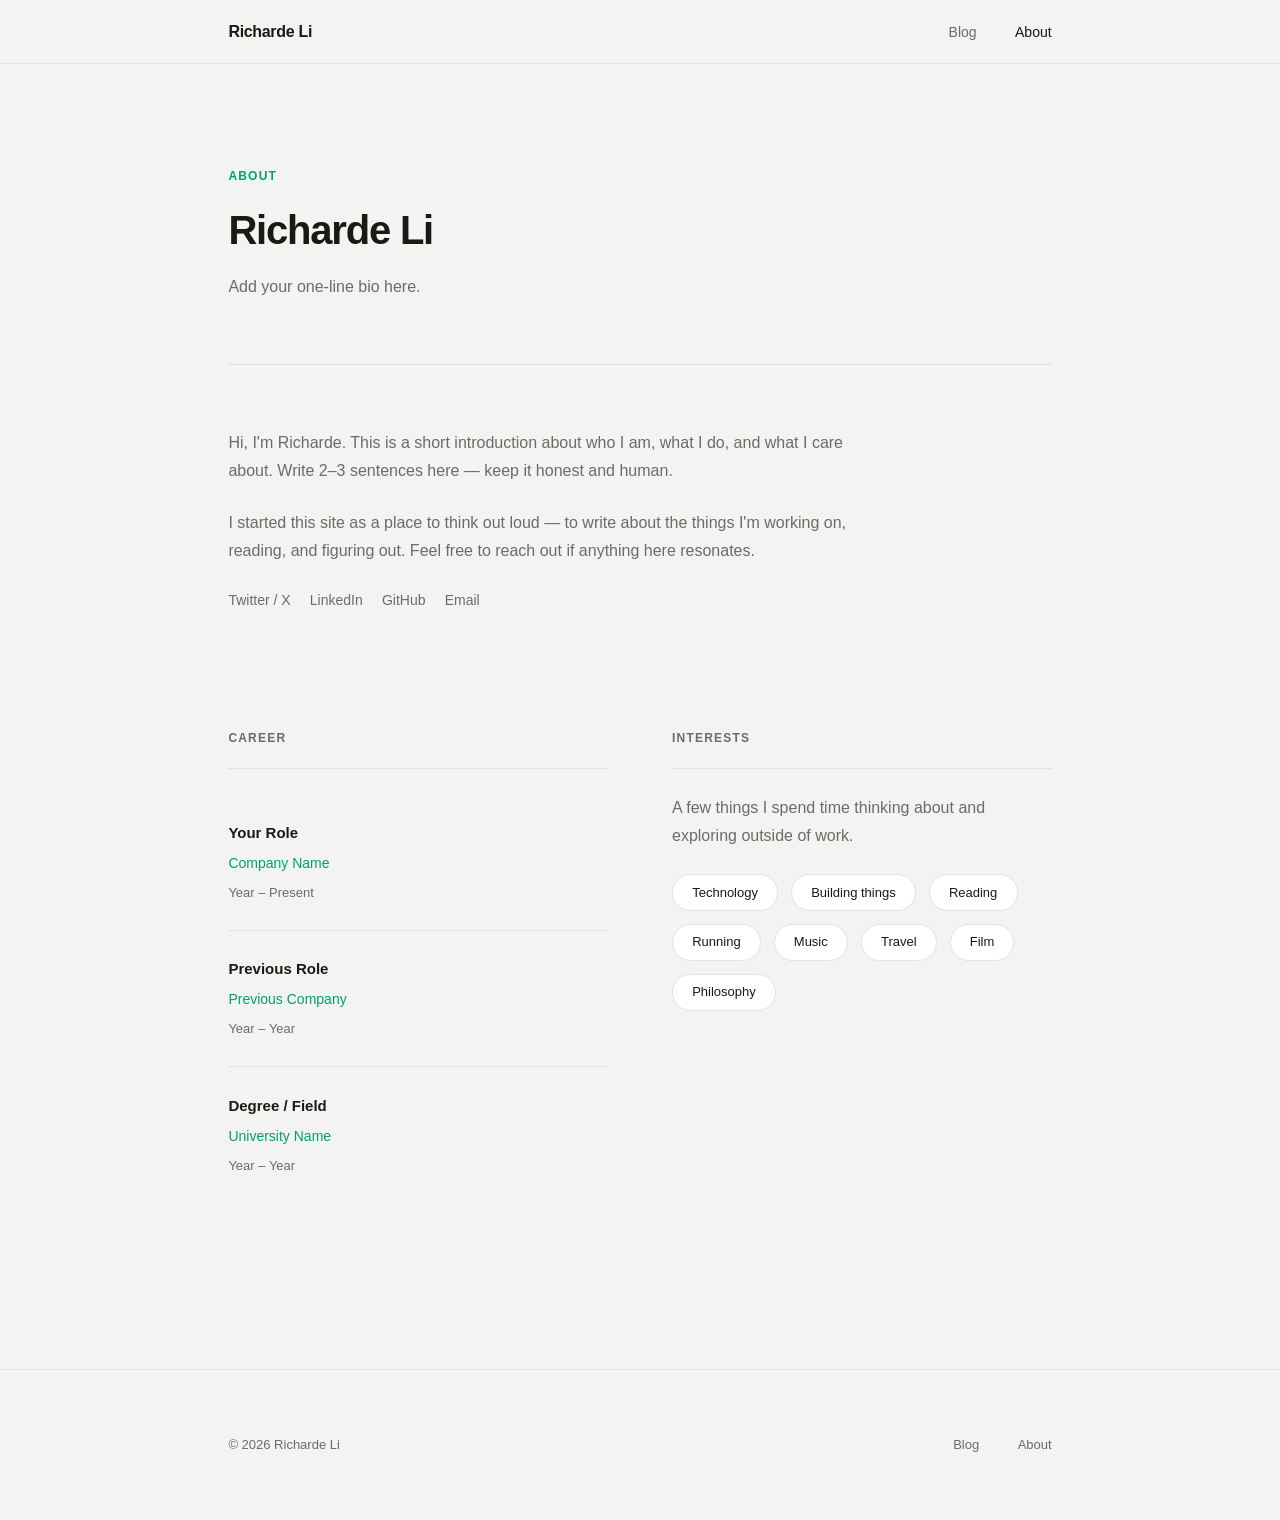
==== about.html @ c3595128 "init" ====
<!DOCTYPE html>
<html lang="en">
<head>
  <meta charset="UTF-8" />
  <meta name="viewport" content="width=device-width, initial-scale=1.0" />
  <title>About — Richarde Li</title>
  <meta name="description" content="About Richarde Li." />
  <link rel="stylesheet" href="css/style.css" />
</head>
<body>

  <!-- Navigation -->
  <nav class="nav">
    <div class="nav-inner">
      <a href="index.html" class="nav-logo">Richarde Li</a>
      <ul class="nav-links">
        <li><a href="blog.html">Blog</a></li>
        <li><a href="about.html">About</a></li>
      </ul>
      <button class="nav-hamburger" aria-label="Toggle menu" aria-expanded="false">
        <svg width="20" height="20" viewBox="0 0 20 20" fill="none" stroke="currentColor" stroke-width="1.5">
          <line x1="2" y1="5"  x2="18" y2="5" />
          <line x1="2" y1="10" x2="18" y2="10" />
          <line x1="2" y1="15" x2="18" y2="15" />
        </svg>
      </button>
    </div>
  </nav>

  <main>
    <div class="container">

      <!-- Page Header -->
      <div class="page-header">
        <p class="page-header-label">About</p>
        <h1 class="page-header-title">Richarde Li</h1>
        <p class="page-header-sub">
          <!-- Add a one-line bio here — e.g., "Software engineer. Based in London." -->
          Add your one-line bio here.
        </p>
      </div>

      <!-- Bio -->
      <div style="max-width: 620px; margin-bottom: 3.2rem;">
        <p class="about-text">
          <!-- Edit this paragraph to be your own intro -->
          Hi, I'm Richarde. This is a short introduction about who I am, what I do,
          and what I care about. Write 2–3 sentences here — keep it honest and human.
        </p>
        <p class="about-text">
          I started this site as a place to think out loud — to write about the things
          I'm working on, reading, and figuring out. Feel free to reach out if anything
          here resonates.
        </p>

        <!-- Social / contact links -->
        <div class="social-links">
          <!-- Uncomment and edit the links you want to show -->
          <!--
          <a href="https://twitter.com/yourhandle" class="social-link" target="_blank" rel="noopener">
            Twitter / X
          </a>
          <a href="https://linkedin.com/in/yourprofile" class="social-link" target="_blank" rel="noopener">
            LinkedIn
          </a>
          <a href="https://github.com/yourusername" class="social-link" target="_blank" rel="noopener">
            GitHub
          </a>
          <a href="mailto:you@email.com" class="social-link">
            Email
          </a>
          -->
          <a href="#" class="social-link">Twitter / X</a>
          <a href="#" class="social-link">LinkedIn</a>
          <a href="#" class="social-link">GitHub</a>
          <a href="#" class="social-link">Email</a>
        </div>
      </div>

      <!-- Two-column grid: Career + Interests -->
      <div class="about-grid">

        <!-- Career -->
        <div>
          <h2 class="about-section-title">Career</h2>

          <!-- Edit these items with your real experience -->
          <div class="career-item">
            <p class="career-role">Your Role</p>
            <p class="career-company">Company Name</p>
            <p class="career-period">Year – Present</p>
          </div>

          <div class="career-item">
            <p class="career-role">Previous Role</p>
            <p class="career-company">Previous Company</p>
            <p class="career-period">Year – Year</p>
          </div>

          <div class="career-item">
            <p class="career-role">Degree / Field</p>
            <p class="career-company">University Name</p>
            <p class="career-period">Year – Year</p>
          </div>
        </div>

        <!-- Interests -->
        <div>
          <h2 class="about-section-title">Interests</h2>
          <p class="about-text">
            A few things I spend time thinking about and exploring outside of work.
          </p>

          <!-- Edit these tags with your real interests -->
          <div class="interests-list">
            <span class="interest-tag">Technology</span>
            <span class="interest-tag">Building things</span>
            <span class="interest-tag">Reading</span>
            <span class="interest-tag">Running</span>
            <span class="interest-tag">Music</span>
            <span class="interest-tag">Travel</span>
            <span class="interest-tag">Film</span>
            <span class="interest-tag">Philosophy</span>
          </div>
        </div>

      </div>

    </div>
  </main>

  <!-- Footer -->
  <footer class="footer">
    <div class="footer-inner">
      <span class="footer-copy">&copy; 2026 Richarde Li</span>
      <nav class="footer-links">
        <a href="blog.html">Blog</a>
        <a href="about.html">About</a>
      </nav>
    </div>
  </footer>

  <script src="js/main.js"></script>
</body>
</html>
---- css/style.css ----
/* =========================================
   RICHARDE LI — Design System
   Inspired by Sequoia Capital's minimal aesthetic
   ========================================= */

/* --- Variables --- */
:root {
  --bg: #f3f3f2;
  --fg: #1b1916;
  --fg-muted: #6b6b68;
  --accent: #00a071;
  --accent-dark: #007354;
  --border: #e2e2df;
  --white: #ffffff;

  --font: -apple-system, BlinkMacSystemFont, "Segoe UI", Helvetica, Arial, sans-serif;
  --font-serif: Georgia, "Times New Roman", serif;

  --max-width: 900px;
  --nav-height: 64px;

  --space-1: 0.4rem;
  --space-2: 0.8rem;
  --space-3: 1.2rem;
  --space-4: 1.6rem;
  --space-5: 2.4rem;
  --space-6: 4rem;
  --space-7: 6.4rem;
  --space-8: 9.6rem;
}

/* --- Reset --- */
*, *::before, *::after {
  box-sizing: border-box;
  margin: 0;
  padding: 0;
}

html {
  font-size: 16px;
  scroll-behavior: smooth;
}

body {
  background: var(--bg);
  color: var(--fg);
  font-family: var(--font);
  font-size: 1rem;
  line-height: 1.7;
  -webkit-font-smoothing: antialiased;
}

a {
  color: inherit;
  text-decoration: none;
}

img {
  display: block;
  max-width: 100%;
}

ul, ol {
  list-style: none;
}

/* --- Layout --- */
.container {
  max-width: var(--max-width);
  margin: 0 auto;
  padding: 0 var(--space-5);
}

/* --- Navigation --- */
.nav {
  position: sticky;
  top: 0;
  z-index: 100;
  background: var(--bg);
  border-bottom: 1px solid var(--border);
  height: var(--nav-height);
}

.nav-inner {
  max-width: var(--max-width);
  margin: 0 auto;
  padding: 0 var(--space-5);
  height: 100%;
  display: flex;
  align-items: center;
  justify-content: space-between;
}

.nav-logo {
  font-size: 1rem;
  font-weight: 600;
  letter-spacing: -0.02em;
  color: var(--fg);
  transition: color 0.2s;
}

.nav-logo:hover {
  color: var(--accent);
}

.nav-links {
  display: flex;
  align-items: center;
  gap: var(--space-5);
}

.nav-links a {
  font-size: 0.875rem;
  color: var(--fg-muted);
  transition: color 0.2s;
  font-weight: 500;
}

.nav-links a:hover,
.nav-links a.active {
  color: var(--fg);
}

.nav-hamburger {
  display: none;
  background: none;
  border: none;
  cursor: pointer;
  padding: var(--space-2);
  color: var(--fg);
}

/* Mobile nav */
@media (max-width: 600px) {
  .nav-links {
    display: none;
    position: absolute;
    top: var(--nav-height);
    left: 0;
    right: 0;
    background: var(--bg);
    border-bottom: 1px solid var(--border);
    flex-direction: column;
    align-items: flex-start;
    padding: var(--space-4) var(--space-5);
    gap: var(--space-4);
  }

  .nav-links.open {
    display: flex;
  }

  .nav-hamburger {
    display: block;
  }
}

/* --- Hero --- */
.hero {
  padding: var(--space-8) 0 var(--space-7);
}

.hero-label {
  font-size: 0.75rem;
  font-weight: 600;
  letter-spacing: 0.1em;
  text-transform: uppercase;
  color: var(--accent);
  margin-bottom: var(--space-4);
}

.hero-headline {
  font-size: clamp(2.2rem, 5vw, 3.6rem);
  font-weight: 700;
  letter-spacing: -0.03em;
  line-height: 1.15;
  color: var(--fg);
  max-width: 680px;
  margin-bottom: var(--space-5);
}

.hero-sub {
  font-size: 1.125rem;
  color: var(--fg-muted);
  max-width: 520px;
  line-height: 1.6;
}

/* --- Section --- */
.section {
  padding: var(--space-7) 0;
}

.section-header {
  display: flex;
  align-items: baseline;
  justify-content: space-between;
  margin-bottom: var(--space-5);
  padding-bottom: var(--space-3);
  border-bottom: 1px solid var(--border);
}

.section-title {
  font-size: 0.75rem;
  font-weight: 600;
  letter-spacing: 0.1em;
  text-transform: uppercase;
  color: var(--fg-muted);
}

.section-link {
  font-size: 0.8125rem;
  color: var(--accent);
  font-weight: 500;
  transition: color 0.2s;
}

.section-link:hover {
  color: var(--accent-dark);
}

/* --- Post Cards --- */
.post-grid {
  display: grid;
  grid-template-columns: repeat(auto-fill, minmax(260px, 1fr));
  gap: var(--space-4);
}

.post-card {
  background: var(--white);
  border: 1px solid var(--border);
  border-radius: 8px;
  padding: var(--space-5);
  transition: transform 0.2s, box-shadow 0.2s;
  display: flex;
  flex-direction: column;
  gap: var(--space-3);
}

.post-card:hover {
  transform: translateY(-2px);
  box-shadow: 0 8px 24px rgba(0,0,0,0.07);
}

.post-card-date {
  font-size: 0.75rem;
  color: var(--fg-muted);
  font-weight: 500;
  letter-spacing: 0.04em;
}

.post-card-title {
  font-size: 1.0625rem;
  font-weight: 600;
  letter-spacing: -0.01em;
  line-height: 1.35;
  color: var(--fg);
  transition: color 0.2s;
}

.post-card:hover .post-card-title {
  color: var(--accent);
}

.post-card-excerpt {
  font-size: 0.875rem;
  color: var(--fg-muted);
  line-height: 1.6;
  flex: 1;
}

.post-card-tag {
  display: inline-block;
  font-size: 0.6875rem;
  font-weight: 600;
  letter-spacing: 0.06em;
  text-transform: uppercase;
  color: var(--accent);
  background: rgba(0, 160, 113, 0.08);
  border-radius: 4px;
  padding: 2px 8px;
  margin-top: auto;
  align-self: flex-start;
}

/* --- Post List (blog page) --- */
.post-list {
  display: flex;
  flex-direction: column;
}

.post-list-item {
  display: grid;
  grid-template-columns: 120px 1fr;
  gap: var(--space-5);
  padding: var(--space-5) 0;
  border-bottom: 1px solid var(--border);
  align-items: start;
  transition: opacity 0.2s;
}

.post-list-item:first-child {
  border-top: 1px solid var(--border);
}

.post-list-item:hover {
  opacity: 0.75;
}

.post-list-date {
  font-size: 0.8125rem;
  color: var(--fg-muted);
  padding-top: 3px;
}

.post-list-title {
  font-size: 1.0625rem;
  font-weight: 600;
  letter-spacing: -0.01em;
  color: var(--fg);
  margin-bottom: var(--space-2);
}

.post-list-excerpt {
  font-size: 0.875rem;
  color: var(--fg-muted);
  line-height: 1.6;
}

@media (max-width: 500px) {
  .post-list-item {
    grid-template-columns: 1fr;
    gap: var(--space-2);
  }
}

/* --- Article / Post --- */
.article-header {
  padding: var(--space-7) 0 var(--space-6);
  max-width: 680px;
}

.article-meta {
  display: flex;
  align-items: center;
  gap: var(--space-3);
  margin-bottom: var(--space-5);
}

.article-date {
  font-size: 0.8125rem;
  color: var(--fg-muted);
}

.article-tag {
  font-size: 0.6875rem;
  font-weight: 600;
  letter-spacing: 0.06em;
  text-transform: uppercase;
  color: var(--accent);
}

.article-title {
  font-size: clamp(1.75rem, 4vw, 2.75rem);
  font-weight: 700;
  letter-spacing: -0.03em;
  line-height: 1.2;
  margin-bottom: var(--space-4);
}

.article-lead {
  font-size: 1.125rem;
  color: var(--fg-muted);
  line-height: 1.6;
}

.article-body {
  max-width: 680px;
  padding-bottom: var(--space-8);
}

.article-body p {
  margin-bottom: var(--space-5);
  font-size: 1.0625rem;
  line-height: 1.75;
}

.article-body h2 {
  font-size: 1.375rem;
  font-weight: 700;
  letter-spacing: -0.02em;
  margin-top: var(--space-6);
  margin-bottom: var(--space-4);
}

.article-body h3 {
  font-size: 1.125rem;
  font-weight: 600;
  margin-top: var(--space-5);
  margin-bottom: var(--space-3);
}

.article-body ul, .article-body ol {
  list-style: initial;
  padding-left: var(--space-5);
  margin-bottom: var(--space-5);
}

.article-body li {
  margin-bottom: var(--space-2);
  font-size: 1.0625rem;
  line-height: 1.75;
}

.article-body blockquote {
  border-left: 3px solid var(--accent);
  padding-left: var(--space-5);
  margin: var(--space-6) 0;
  color: var(--fg-muted);
  font-size: 1.125rem;
  font-style: italic;
}

.article-back {
  display: inline-flex;
  align-items: center;
  gap: var(--space-2);
  font-size: 0.875rem;
  font-weight: 500;
  color: var(--fg-muted);
  margin-top: var(--space-5);
  transition: color 0.2s;
}

.article-back:hover {
  color: var(--accent);
}

/* --- About page --- */
.about-grid {
  display: grid;
  grid-template-columns: 1fr 1fr;
  gap: var(--space-6);
  padding: var(--space-6) 0;
}

@media (max-width: 640px) {
  .about-grid {
    grid-template-columns: 1fr;
  }
}

.about-section-title {
  font-size: 0.75rem;
  font-weight: 600;
  letter-spacing: 0.1em;
  text-transform: uppercase;
  color: var(--fg-muted);
  margin-bottom: var(--space-4);
  padding-bottom: var(--space-3);
  border-bottom: 1px solid var(--border);
}

.about-text {
  font-size: 1rem;
  color: var(--fg-muted);
  line-height: 1.7;
  margin-bottom: var(--space-4);
}

.career-item {
  padding: var(--space-4) 0;
  border-bottom: 1px solid var(--border);
}

.career-item:last-child {
  border-bottom: none;
}

.career-role {
  font-size: 0.9375rem;
  font-weight: 600;
  color: var(--fg);
  margin-bottom: var(--space-1);
}

.career-company {
  font-size: 0.875rem;
  color: var(--accent);
  font-weight: 500;
  margin-bottom: var(--space-1);
}

.career-period {
  font-size: 0.8125rem;
  color: var(--fg-muted);
}

.interests-list {
  display: flex;
  flex-wrap: wrap;
  gap: var(--space-2);
  margin-top: var(--space-3);
}

.interest-tag {
  font-size: 0.8125rem;
  font-weight: 500;
  color: var(--fg);
  background: var(--white);
  border: 1px solid var(--border);
  border-radius: 20px;
  padding: var(--space-1) var(--space-3);
}

/* --- Social links --- */
.social-links {
  display: flex;
  flex-wrap: wrap;
  gap: var(--space-3);
  margin-top: var(--space-4);
}

.social-link {
  font-size: 0.875rem;
  font-weight: 500;
  color: var(--fg-muted);
  display: flex;
  align-items: center;
  gap: var(--space-2);
  transition: color 0.2s;
}

.social-link:hover {
  color: var(--accent);
}

/* --- Page Header --- */
.page-header {
  padding: var(--space-7) 0 var(--space-6);
  border-bottom: 1px solid var(--border);
  margin-bottom: var(--space-6);
}

.page-header-label {
  font-size: 0.75rem;
  font-weight: 600;
  letter-spacing: 0.1em;
  text-transform: uppercase;
  color: var(--accent);
  margin-bottom: var(--space-3);
}

.page-header-title {
  font-size: clamp(1.75rem, 4vw, 2.5rem);
  font-weight: 700;
  letter-spacing: -0.03em;
  line-height: 1.2;
  margin-bottom: var(--space-3);
}

.page-header-sub {
  font-size: 1rem;
  color: var(--fg-muted);
  max-width: 500px;
}

/* --- Footer --- */
.footer {
  border-top: 1px solid var(--border);
  padding: var(--space-6) 0;
  margin-top: var(--space-7);
}

.footer-inner {
  max-width: var(--max-width);
  margin: 0 auto;
  padding: 0 var(--space-5);
  display: flex;
  align-items: center;
  justify-content: space-between;
  flex-wrap: wrap;
  gap: var(--space-4);
}

.footer-copy {
  font-size: 0.8125rem;
  color: var(--fg-muted);
}

.footer-links {
  display: flex;
  gap: var(--space-5);
}

.footer-links a {
  font-size: 0.8125rem;
  color: var(--fg-muted);
  transition: color 0.2s;
}

.footer-links a:hover {
  color: var(--accent);
}

/* --- Divider --- */
.divider {
  height: 1px;
  background: var(--border);
  margin: var(--space-6) 0;
}

/* --- Utility --- */
.text-accent { color: var(--accent); }
.text-muted  { color: var(--fg-muted); }
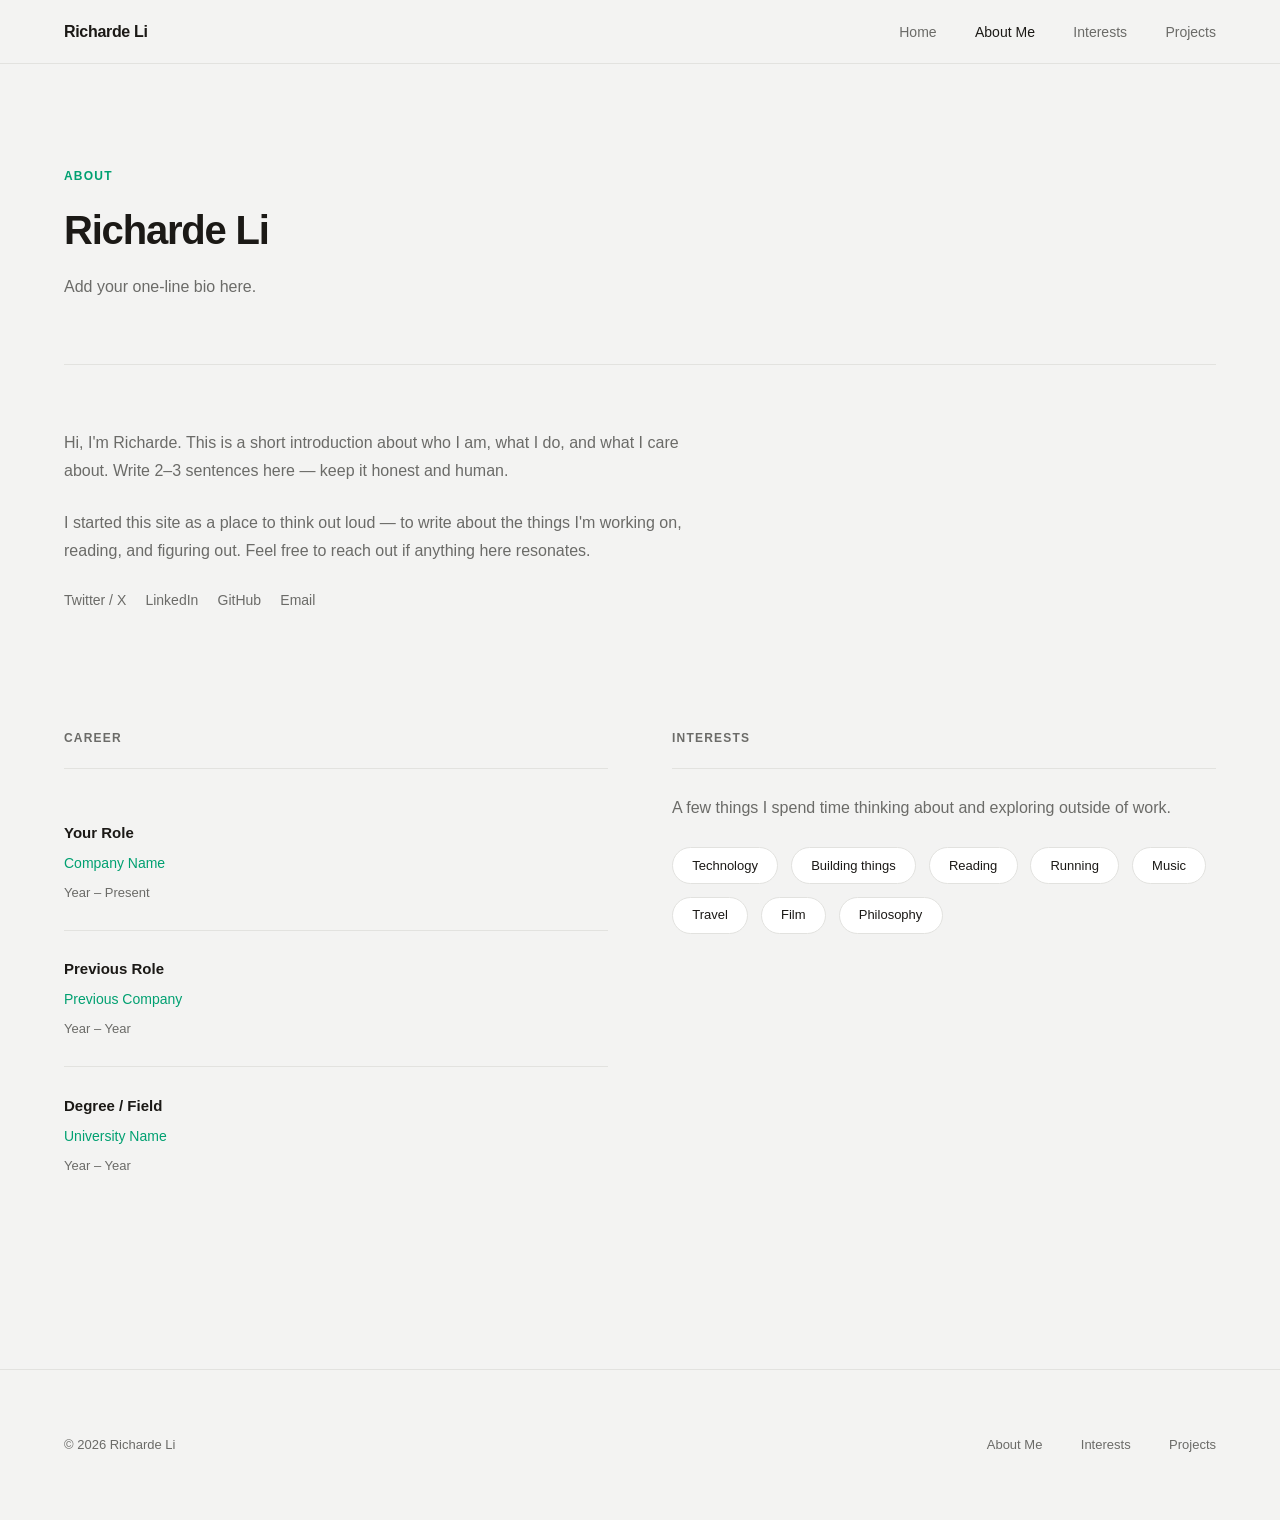
==== commit fe8a8c37: "okay" ====
--- a/about.html
+++ b/about.html
@@ -14,8 +14,10 @@
     <div class="nav-inner">
       <a href="index.html" class="nav-logo">Richarde Li</a>
       <ul class="nav-links">
-        <li><a href="blog.html">Blog</a></li>
-        <li><a href="about.html">About</a></li>
+        <li><a href="index.html">Home</a></li>
+        <li><a href="about.html">About Me</a></li>
+        <li><a href="interests.html">Interests</a></li>
+        <li><a href="projects.html">Projects</a></li>
       </ul>
       <button class="nav-hamburger" aria-label="Toggle menu" aria-expanded="false">
         <svg width="20" height="20" viewBox="0 0 20 20" fill="none" stroke="currentColor" stroke-width="1.5">
@@ -134,8 +136,9 @@
     <div class="footer-inner">
       <span class="footer-copy">&copy; 2026 Richarde Li</span>
       <nav class="footer-links">
-        <a href="blog.html">Blog</a>
-        <a href="about.html">About</a>
+        <a href="about.html">About Me</a>
+        <a href="interests.html">Interests</a>
+        <a href="projects.html">Projects</a>
       </nav>
     </div>
   </footer>
--- a/css/style.css
+++ b/css/style.css
@@ -16,7 +16,7 @@
   --font: -apple-system, BlinkMacSystemFont, "Segoe UI", Helvetica, Arial, sans-serif;
   --font-serif: Georgia, "Times New Roman", serif;
 
-  --max-width: 900px;
+  --max-width: 1280px;
   --nav-height: 64px;
 
   --space-1: 0.4rem;
@@ -66,9 +66,8 @@
 
 /* --- Layout --- */
 .container {
-  max-width: var(--max-width);
-  margin: 0 auto;
-  padding: 0 var(--space-5);
+  width: 100%;
+  padding: 0 clamp(1.5rem, 5vw, 5rem);
 }
 
 /* --- Navigation --- */
@@ -82,9 +81,8 @@
 }
 
 .nav-inner {
-  max-width: var(--max-width);
-  margin: 0 auto;
-  padding: 0 var(--space-5);
+  width: 100%;
+  padding: 0 clamp(1.5rem, 5vw, 5rem);
   height: 100%;
   display: flex;
   align-items: center;
@@ -157,7 +155,25 @@
 
 /* --- Hero --- */
 .hero {
-  padding: var(--space-8) 0 var(--space-7);
+  min-height: calc(100vh - var(--nav-height));
+  display: flex;
+  align-items: center;
+  padding: var(--space-7) 0;
+}
+
+.hero-grid {
+  display: grid;
+  grid-template-columns: 1fr 1fr;
+  gap: var(--space-7);
+  align-items: center;
+  width: 100%;
+}
+
+.hero-right {
+  display: flex;
+  flex-direction: column;
+  gap: var(--space-5);
+  justify-content: center;
 }
 
 .hero-label {
@@ -170,20 +186,36 @@
 }
 
 .hero-headline {
-  font-size: clamp(2.2rem, 5vw, 3.6rem);
+  font-size: clamp(2.8rem, 5vw, 5rem);
   font-weight: 700;
   letter-spacing: -0.03em;
-  line-height: 1.15;
-  color: var(--fg);
-  max-width: 680px;
-  margin-bottom: var(--space-5);
+  line-height: 1.1;
+  color: var(--fg);
 }
 
 .hero-sub {
-  font-size: 1.125rem;
-  color: var(--fg-muted);
-  max-width: 520px;
+  font-size: 1.25rem;
+  color: var(--fg-muted);
   line-height: 1.6;
+}
+
+.hero-cta {
+  font-size: 0.9375rem;
+  font-weight: 600;
+  color: var(--accent);
+  transition: color 0.2s;
+  align-self: flex-start;
+}
+
+.hero-cta:hover {
+  color: var(--accent-dark);
+}
+
+@media (max-width: 768px) {
+  .hero-grid {
+    grid-template-columns: 1fr;
+    gap: var(--space-5);
+  }
 }
 
 /* --- Section --- */
@@ -573,9 +605,8 @@
 }
 
 .footer-inner {
-  max-width: var(--max-width);
-  margin: 0 auto;
-  padding: 0 var(--space-5);
+  width: 100%;
+  padding: 0 clamp(1.5rem, 5vw, 5rem);
   display: flex;
   align-items: center;
   justify-content: space-between;
